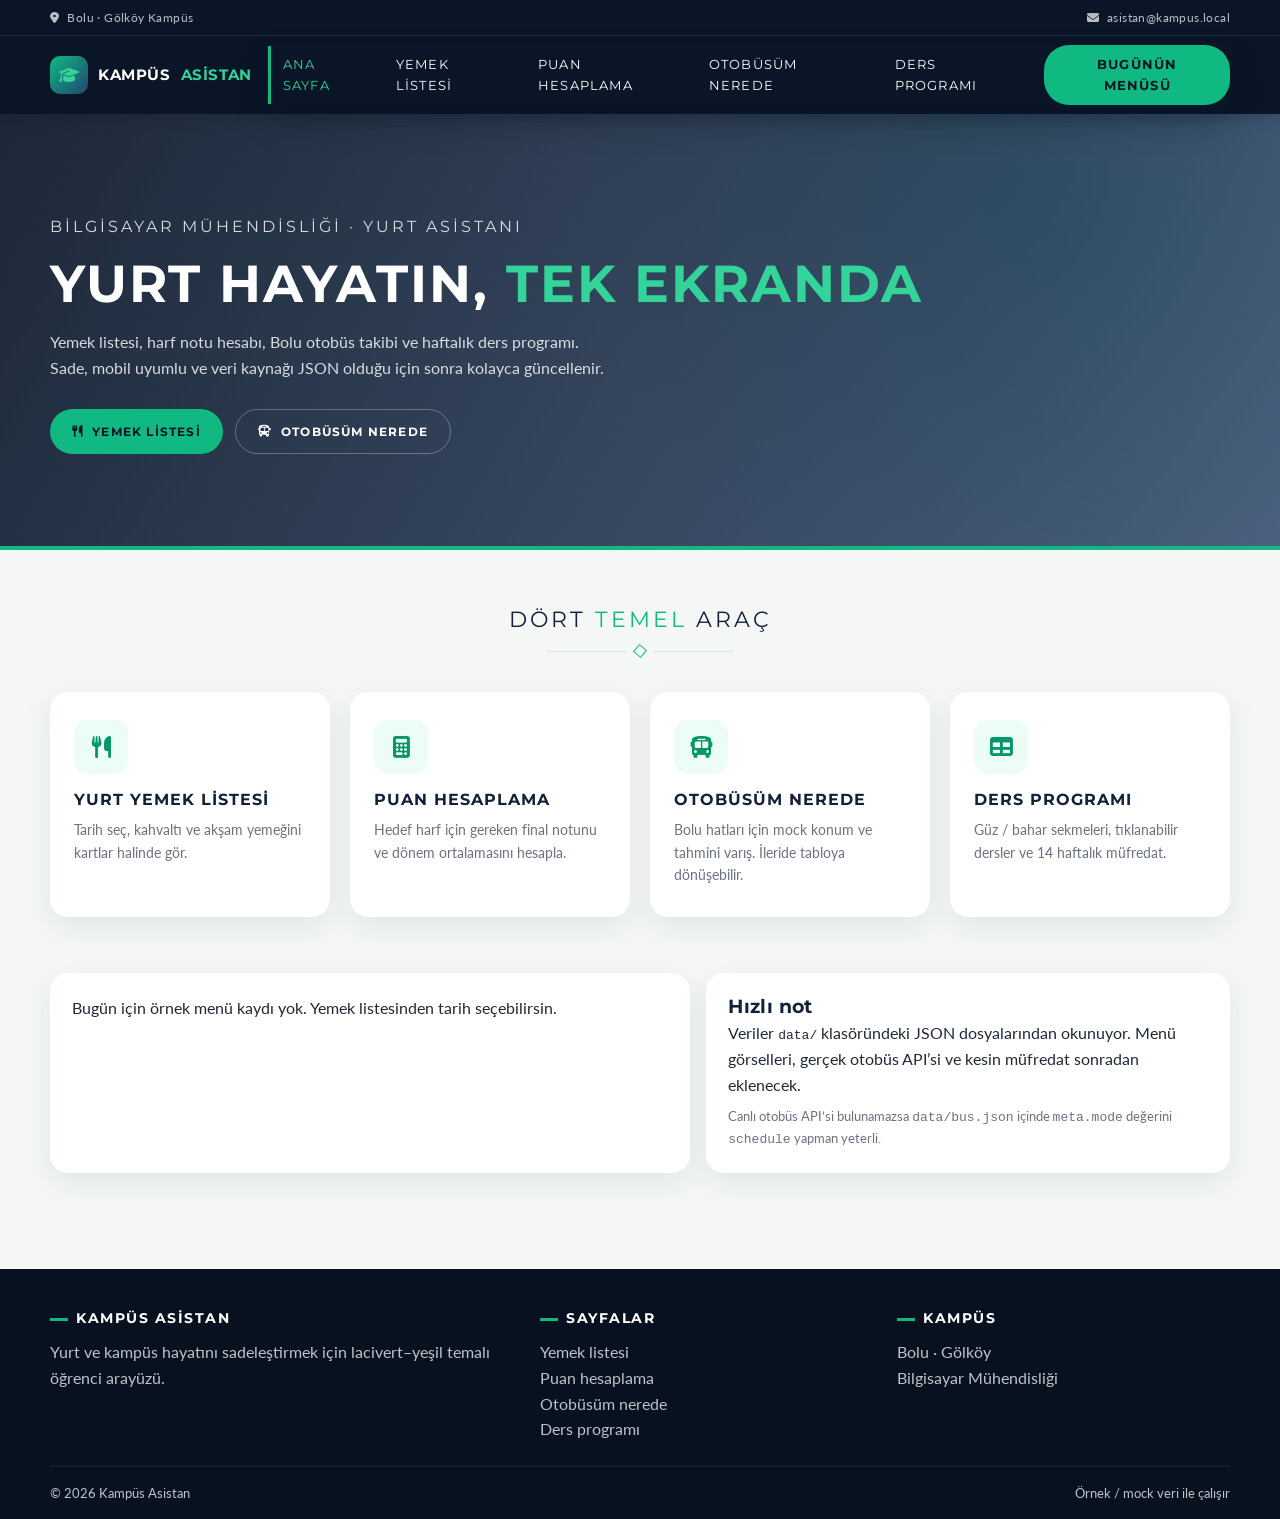
==== index.html @ bcde5908 "Kampüs Asistan için ilk yayın: yemek, puan, otobüs ve ders programı sayfaları. Co-authored-by: Curso" ====
<!DOCTYPE html>
<html lang="tr">
<head>
  <meta charset="UTF-8">
  <meta name="viewport" content="width=device-width, initial-scale=1.0">
  <title>Kampüs Asistan · Yurt hayatı, tek yerde</title>
  <meta name="description" content="Bilgisayar mühendisliği öğrencileri için yemek listesi, not hesabı, Bolu otobüs takibi ve ders programı.">
  <link rel="icon" href="assets/img/favicon.svg" type="image/svg+xml">
  <link rel="preconnect" href="https://fonts.googleapis.com">
  <link href="https://fonts.googleapis.com/css2?family=Lato:wght@300;400;700;900&family=Montserrat:wght@400;700&display=swap" rel="stylesheet">
  <link rel="stylesheet" href="https://cdnjs.cloudflare.com/ajax/libs/font-awesome/6.5.2/css/all.min.css">
  <link rel="stylesheet" href="css/style.css">
</head>
<body>
  <header class="site-header">
    <div class="header-toolbar">
      <div class="container header-toolbar-inner">
        <span><i class="fa-solid fa-location-dot"></i> Bolu · Gölköy Kampüs</span>
        <span><i class="fa-solid fa-envelope"></i> asistan@kampus.local</span>
      </div>
    </div>
    <div class="container header-bar">
      <a class="logo" href="index.html">
        <span class="logo-mark"><i class="fa-solid fa-graduation-cap"></i></span>
        Kampüs<span>Asistan</span>
      </a>
      <button class="nav-toggle" type="button" aria-label="Menü" aria-expanded="false"><span></span></button>
      <nav class="site-nav">
        <a href="index.html" class="active">Ana Sayfa</a>
        <a href="yemek.html">Yemek Listesi</a>
        <a href="puan.html">Puan Hesaplama</a>
        <a href="otobus.html">Otobüsüm Nerede</a>
        <a href="ders-programi.html">Ders Programı</a>
        <a class="nav-cta" href="yemek.html">Bugünün menüsü</a>
      </nav>
    </div>
  </header>

  <section class="hero">
    <div class="container">
      <p class="kicker">Bilgisayar mühendisliği · yurt asistanı</p>
      <h1>Yurt hayatın, <span>tek ekranda</span></h1>
      <p>Yemek listesi, harf notu hesabı, Bolu otobüs takibi ve haftalık ders programı. Sade, mobil uyumlu ve veri kaynağı JSON olduğu için sonra kolayca güncellenir.</p>
      <div class="hero-actions">
        <a class="btn btn-primary" href="yemek.html"><i class="fa-solid fa-utensils"></i> Yemek listesi</a>
        <a class="btn btn-ghost" href="otobus.html"><i class="fa-solid fa-bus"></i> Otobüsüm nerede</a>
      </div>
    </div>
  </section>

  <section class="section">
    <div class="container">
      <div class="section-title">
        <h2>Dört <span>temel</span> araç</h2>
        <div class="title-divider"><span class="line"></span><span class="box"></span><span class="line"></span></div>
      </div>
      <div class="feature-grid">
        <a class="feature-card" href="yemek.html">
          <div class="feature-icon"><i class="fa-solid fa-utensils"></i></div>
          <h3>Yurt yemek listesi</h3>
          <p>Tarih seç, kahvaltı ve akşam yemeğini kartlar halinde gör.</p>
        </a>
        <a class="feature-card" href="puan.html">
          <div class="feature-icon"><i class="fa-solid fa-calculator"></i></div>
          <h3>Puan hesaplama</h3>
          <p>Hedef harf için gereken final notunu ve dönem ortalamasını hesapla.</p>
        </a>
        <a class="feature-card" href="otobus.html">
          <div class="feature-icon"><i class="fa-solid fa-bus"></i></div>
          <h3>Otobüsüm nerede</h3>
          <p>Bolu hatları için mock konum ve tahmini varış. İleride tabloya dönüşebilir.</p>
        </a>
        <a class="feature-card" href="ders-programi.html">
          <div class="feature-icon"><i class="fa-solid fa-table"></i></div>
          <h3>Ders programı</h3>
          <p>Güz / bahar sekmeleri, tıklanabilir dersler ve 14 haftalık müfredat.</p>
        </a>
      </div>
    </div>
  </section>

  <section class="section" style="padding-top:0">
    <div class="container today-preview">
      <div class="soft-card" data-home-menu>
        <h3>Bugünün yemeği</h3>
        <p>Yükleniyor…</p>
      </div>
      <div class="soft-card">
        <h3>Hızlı not</h3>
        <p>Veriler <code>data/</code> klasöründeki JSON dosyalarından okunuyor. Menü görselleri, gerçek otobüs API’si ve kesin müfredat sonradan eklenecek.</p>
        <p class="hint">Canlı otobüs API’si bulunamazsa <code>data/bus.json</code> içinde <code>meta.mode</code> değerini <code>schedule</code> yapman yeterli.</p>
      </div>
    </div>
  </section>

  <footer class="site-footer">
    <div class="container">
      <div class="footer-grid">
        <div>
          <h4>Kampüs Asistan</h4>
          <p>Yurt ve kampüs hayatını sadeleştirmek için lacivert–yeşil temalı öğrenci arayüzü.</p>
        </div>
        <div>
          <h4>Sayfalar</h4>
          <p><a href="yemek.html">Yemek listesi</a></p>
          <p><a href="puan.html">Puan hesaplama</a></p>
          <p><a href="otobus.html">Otobüsüm nerede</a></p>
          <p><a href="ders-programi.html">Ders programı</a></p>
        </div>
        <div>
          <h4>Kampüs</h4>
          <p>Bolu · Gölköy</p>
          <p>Bilgisayar Mühendisliği</p>
        </div>
      </div>
      <div class="footer-bottom">
        <p>© 2026 Kampüs Asistan</p>
        <p>Örnek / mock veri ile çalışır</p>
      </div>
    </div>
  </footer>

  <script src="js/core.js"></script>
  <script src="js/home.js"></script>
</body>
</html>
---- css/style.css ----
@charset "utf-8";

/* Kampüs Asistan — Listing template language, navy + emerald */

:root {
  --navy-950: #07111f;
  --navy-900: #0a1628;
  --navy-800: #12203a;
  --navy-700: #1b365d;
  --navy-600: #234574;
  --navy-500: #2f4984;
  --emerald-700: #047857;
  --emerald-600: #059669;
  --emerald-500: #10b981;
  --mint-400: #34d399;
  --mint-200: #a7f3d0;
  --mint-100: #d1fae5;
  --mint-50: #ecfdf5;
  --bg: #f4f7f6;
  --surface: #ffffff;
  --text: #1f2937;
  --muted: #6b7280;
  --line: #e6ece9;
  --shadow-1: 0 0 6px 3px rgba(0, 0, 0, 0.01);
  --shadow-2: 0 10px 30px rgba(15, 36, 68, 0.08);
  --shadow-3: 0 18px 40px rgba(15, 36, 68, 0.12);
  --radius: 18px;
  --radius-sm: 12px;
  --header-h: 78px;
  --max: 1180px;
}

*,
*::before,
*::after { box-sizing: border-box; }

html { scroll-behavior: smooth; }

html, body, h1, h2, h3, h4, h5, h6, p, ul, ol, li, figure, figcaption, blockquote, dl, dd {
  margin: 0;
  padding: 0;
}

body {
  font-family: "Lato", "Montserrat", sans-serif;
  background: var(--bg);
  color: var(--text);
  line-height: 1.6;
  min-height: 100vh;
  overflow-x: hidden;
}

img { max-width: 100%; display: block; }
a { color: inherit; text-decoration: none; }
button, input, select, textarea { font-family: inherit; }
ul { list-style: none; }

h1, h2, h3, h4, h5, h6 {
  font-family: "Montserrat", sans-serif;
  font-weight: 700;
  letter-spacing: 0.4px;
  line-height: 1.3;
  color: var(--navy-800);
}

.container {
  width: min(var(--max), calc(100% - 32px));
  margin: 0 auto;
}

/* Header — template: dark navy bar, uppercase nav, pill CTA */
.site-header {
  position: sticky;
  top: 0;
  z-index: 50;
  background: var(--navy-900);
  box-shadow: 0 2px 16px rgba(7, 17, 31, 0.25);
}

.header-toolbar {
  display: none;
  border-bottom: 1px solid rgba(255, 255, 255, 0.08);
  padding: 8px 0;
  color: rgba(255, 255, 255, 0.72);
  font-size: 12px;
  letter-spacing: 0.4px;
}

.header-toolbar-inner {
  display: flex;
  justify-content: space-between;
  align-items: center;
  gap: 16px;
}

.header-toolbar span { display: inline-flex; align-items: center; gap: 8px; }

.header-bar {
  display: flex;
  align-items: center;
  justify-content: space-between;
  min-height: var(--header-h);
  gap: 16px;
}

.logo {
  display: flex;
  align-items: center;
  gap: 10px;
  color: #fff;
  font-family: "Montserrat", sans-serif;
  font-weight: 700;
  letter-spacing: 0.6px;
  text-transform: uppercase;
  font-size: 15px;
}

.logo-mark {
  width: 38px;
  height: 38px;
  border-radius: 10px;
  background: linear-gradient(135deg, var(--emerald-500), var(--navy-600));
  display: grid;
  place-items: center;
  color: #fff;
  font-size: 16px;
}

.logo span { color: var(--mint-400); }

.nav-toggle {
  width: 44px;
  height: 44px;
  border: 0;
  background: transparent;
  display: grid;
  place-items: center;
  cursor: pointer;
}

.nav-toggle span,
.nav-toggle span::before,
.nav-toggle span::after {
  display: block;
  width: 22px;
  height: 2px;
  background: #fff;
  position: relative;
  transition: 0.25s ease;
}

.nav-toggle span::before,
.nav-toggle span::after {
  content: "";
  position: absolute;
  left: 0;
}

.nav-toggle span::before { top: -7px; }
.nav-toggle span::after { top: 7px; }

.site-nav {
  position: fixed;
  inset: var(--header-h) 0 auto 0;
  background: var(--navy-800);
  padding: 12px 16px 20px;
  display: none;
  flex-direction: column;
  gap: 4px;
  z-index: 40;
  max-height: calc(100vh - var(--header-h));
  overflow: auto;
  box-shadow: 0 16px 32px rgba(7, 17, 31, 0.28);
}

.site-nav.open { display: flex; }

.site-nav a {
  color: #fff;
  font-family: "Montserrat", sans-serif;
  font-size: 13px;
  text-transform: uppercase;
  letter-spacing: 1.2px;
  padding: 12px 14px;
  border-left: 3px solid transparent;
}

.site-nav a:hover,
.site-nav a.active {
  color: var(--mint-400);
  border-left-color: var(--emerald-500);
}

.nav-cta {
  margin-top: 8px;
  background: var(--emerald-500) !important;
  color: var(--navy-900) !important;
  border-radius: 25px !important;
  text-align: center;
  font-weight: 700;
  border-left: 0 !important;
}

/* Hero / page title — template page-title-wrap */
.hero,
.page-hero {
  background:
    linear-gradient(120deg, rgba(10, 22, 40, 0.92), rgba(27, 54, 93, 0.78)),
    radial-gradient(circle at 80% 20%, rgba(16, 185, 129, 0.35), transparent 40%);
  color: #fff;
  position: relative;
  overflow: hidden;
}

.hero { padding: 56px 0 64px; }
.page-hero { padding: 42px 0 48px; }

.hero::after,
.page-hero::after {
  content: "";
  position: absolute;
  left: 0;
  right: 0;
  bottom: 0;
  height: 4px;
  background: var(--emerald-500);
}

.kicker {
  font-family: "Montserrat", sans-serif;
  font-size: 12px;
  letter-spacing: 3px;
  text-transform: uppercase;
  color: var(--mint-200);
  margin-bottom: 10px;
}

.hero h1,
.page-hero h1 {
  color: #fff;
  font-size: clamp(28px, 5vw, 52px);
  text-transform: uppercase;
  letter-spacing: 2px;
}

.hero h1 span,
.page-hero h1 span { color: var(--mint-400); }

.hero p,
.page-hero p {
  margin-top: 12px;
  max-width: 560px;
  color: rgba(255, 255, 255, 0.82);
  font-size: 16px;
}

.breadcrumb {
  margin-top: 10px;
  font-family: "Montserrat", sans-serif;
  font-size: 11px;
  letter-spacing: 2px;
  text-transform: uppercase;
  color: rgba(255, 255, 255, 0.7) !important;
}

.breadcrumb a { color: var(--mint-200); display: inline; }

.hero-actions {
  display: flex;
  flex-wrap: wrap;
  gap: 12px;
  margin-top: 28px;
}

.btn {
  display: inline-flex;
  align-items: center;
  justify-content: center;
  gap: 8px;
  border: 0;
  cursor: pointer;
  border-radius: 25px;
  padding: 12px 22px;
  font-family: "Montserrat", sans-serif;
  font-size: 12px;
  font-weight: 700;
  letter-spacing: 1.2px;
  text-transform: uppercase;
  transition: 0.25s ease;
}

.btn-primary {
  background: var(--emerald-500);
  color: var(--navy-900);
}

.btn-primary:hover { background: var(--mint-400); }

.btn-ghost {
  background: transparent;
  color: #fff;
  border: 1px solid rgba(255, 255, 255, 0.28);
}

.btn-ghost:hover { border-color: var(--mint-400); color: var(--mint-400); }

.btn-navy {
  background: var(--navy-700);
  color: #fff;
}

.btn-navy:hover { background: var(--navy-600); }

/* Feature cards — template listing/category cards */
.section { padding: 56px 0; }

.section-title {
  text-align: center;
  margin-bottom: 36px;
}

.section-title h2 {
  text-transform: uppercase;
  letter-spacing: 3px;
  font-weight: 400;
  font-size: 22px;
}

.section-title h2 span { color: var(--emerald-500); }

.title-divider {
  display: flex;
  align-items: center;
  justify-content: center;
  gap: 8px;
  margin-top: 12px;
}

.title-divider .line {
  width: 80px;
  height: 1px;
  background: #dbe5e0;
}

.title-divider .box {
  width: 10px;
  height: 10px;
  border: 1px solid var(--emerald-500);
  transform: rotate(130deg);
}

.feature-grid {
  display: grid;
  gap: 20px;
}

.feature-card {
  background: var(--surface);
  border-radius: var(--radius);
  box-shadow: var(--shadow-2);
  padding: 28px 24px;
  transition: 0.3s ease;
  border-bottom: 3px solid transparent;
}

.feature-card:hover {
  transform: translateY(-4px);
  box-shadow: var(--shadow-3);
  border-bottom-color: var(--emerald-500);
}

.feature-icon {
  width: 54px;
  height: 54px;
  border-radius: 14px;
  display: grid;
  place-items: center;
  background: var(--mint-50);
  color: var(--emerald-600);
  font-size: 22px;
  margin-bottom: 16px;
}

.feature-card h3 {
  font-size: 16px;
  text-transform: uppercase;
  letter-spacing: 1px;
  margin-bottom: 8px;
}

.feature-card p { color: var(--muted); font-size: 14px; }

.today-preview {
  display: grid;
  gap: 16px;
}

.soft-card {
  background: var(--surface);
  border-radius: var(--radius);
  box-shadow: var(--shadow-2);
  padding: 22px;
}

/* Calendar */
.calendar-wrap {
  background: var(--surface);
  border-radius: var(--radius);
  box-shadow: var(--shadow-2);
  padding: 22px;
  margin-top: -36px;
  position: relative;
  z-index: 2;
}

.calendar-head {
  display: flex;
  align-items: center;
  justify-content: space-between;
  gap: 12px;
  margin-bottom: 16px;
}

.calendar-head h3 {
  font-size: 15px;
  text-transform: uppercase;
  letter-spacing: 1.4px;
}

.icon-btn {
  width: 40px;
  height: 40px;
  border-radius: 50%;
  border: 1px solid var(--line);
  background: #fff;
  cursor: pointer;
  color: var(--navy-700);
}

.icon-btn:hover { background: var(--mint-50); border-color: var(--emerald-500); }

.calendar-weekdays,
.calendar-grid {
  display: grid;
  grid-template-columns: repeat(7, 1fr);
  gap: 6px;
}

.calendar-weekdays span {
  text-align: center;
  font-family: "Montserrat", sans-serif;
  font-size: 11px;
  letter-spacing: 1px;
  text-transform: uppercase;
  color: var(--muted);
  padding: 6px 0;
}

.cal-day {
  aspect-ratio: 1;
  border: 0;
  background: transparent;
  border-radius: 12px;
  cursor: pointer;
  color: var(--text);
  font-weight: 700;
  font-size: 14px;
}

.cal-day.muted { color: #c4cdc8; cursor: default; }
.cal-day:disabled { opacity: 0.45; }
.cal-day:not(.muted):hover { background: var(--mint-100); }
.cal-day.today { box-shadow: inset 0 0 0 2px var(--navy-700); }
.cal-day.selected {
  background: var(--emerald-500);
  color: var(--navy-900);
}
.cal-day.has-menu:not(.selected)::after {
  content: "";
  display: block;
  width: 5px;
  height: 5px;
  background: var(--emerald-500);
  border-radius: 50%;
  margin: 2px auto 0;
}

.selected-date {
  margin-top: 16px;
  padding-top: 14px;
  border-top: 1px solid var(--line);
  color: var(--navy-700);
  font-weight: 700;
  font-family: "Montserrat", sans-serif;
  text-transform: uppercase;
  letter-spacing: 1px;
  font-size: 13px;
}

/* Meal cards */
.menu-grid {
  display: grid;
  gap: 20px;
  margin-top: 24px;
}

.meal-card {
  background: var(--surface);
  border-radius: var(--radius);
  box-shadow: var(--shadow-2);
  overflow: hidden;
}

.meal-card img {
  width: 100%;
  height: 180px;
  object-fit: cover;
}

.meal-card-body { padding: 22px; }

.meal-label {
  display: inline-flex;
  align-items: center;
  gap: 8px;
  background: var(--mint-50);
  color: var(--emerald-700);
  border-radius: 999px;
  padding: 6px 12px;
  font-family: "Montserrat", sans-serif;
  font-size: 11px;
  letter-spacing: 1.4px;
  text-transform: uppercase;
  font-weight: 700;
}

.meal-card h3 {
  margin: 12px 0 6px;
  font-size: 20px;
  text-transform: uppercase;
}

.meal-meta {
  color: var(--muted);
  font-size: 13px;
  margin-bottom: 16px;
}

.meal-list li {
  display: flex;
  align-items: center;
  gap: 12px;
  padding: 10px 0;
  border-bottom: 1px solid var(--line);
  font-size: 15px;
}

.meal-list li:last-child { border-bottom: 0; }

.dot {
  width: 8px;
  height: 8px;
  border-radius: 50%;
  background: var(--emerald-500);
  flex-shrink: 0;
}

.empty-state {
  text-align: center;
  padding: 48px 20px;
  color: var(--muted);
}

/* Grade calculator */
.tabs {
  display: flex;
  gap: 8px;
  background: var(--surface);
  padding: 8px;
  border-radius: 999px;
  box-shadow: var(--shadow-1);
  width: fit-content;
  max-width: 100%;
  overflow-x: auto;
  margin: 0 auto 24px;
}

.tabs button {
  border: 0;
  background: transparent;
  padding: 10px 18px;
  border-radius: 999px;
  cursor: pointer;
  font-family: "Montserrat", sans-serif;
  font-size: 12px;
  letter-spacing: 1px;
  text-transform: uppercase;
  color: var(--muted);
  white-space: nowrap;
}

.tabs button.active {
  background: var(--navy-700);
  color: #fff;
}

.form-grid {
  display: grid;
  gap: 16px;
}

.field label {
  display: block;
  font-family: "Montserrat", sans-serif;
  font-size: 11px;
  letter-spacing: 1.2px;
  text-transform: uppercase;
  color: var(--muted);
  margin-bottom: 6px;
}

.field input,
.field select {
  width: 100%;
  height: 48px;
  border: 1px solid var(--line);
  border-radius: var(--radius-sm);
  padding: 0 14px;
  background: #fff;
  color: var(--text);
  font-size: 15px;
}

.field input:focus,
.field select:focus {
  outline: 2px solid var(--mint-200);
  border-color: var(--emerald-500);
}

.result-card {
  margin-top: 20px;
  background: linear-gradient(160deg, var(--navy-800), var(--navy-700));
  color: #fff;
  border-radius: var(--radius);
  padding: 24px;
}

.result-card h3 { color: #fff; text-transform: uppercase; letter-spacing: 1px; }
.result-value {
  font-size: 42px;
  font-weight: 700;
  color: var(--mint-400);
  margin: 8px 0;
  font-family: "Montserrat", sans-serif;
}

.letter-badge {
  display: inline-block;
  background: var(--emerald-500);
  color: var(--navy-900);
  border-radius: 8px;
  padding: 4px 10px;
  font-weight: 700;
}

.scale-grid {
  display: grid;
  grid-template-columns: repeat(3, 1fr);
  gap: 10px;
}

.scale-item {
  display: flex;
  align-items: center;
  gap: 8px;
}

.scale-item span {
  width: 36px;
  font-weight: 700;
  color: var(--navy-700);
}

.scale-item input { height: 40px; }

.hint { color: var(--muted); font-size: 13px; margin-top: 8px; }

/* Bus */
.bus-layout {
  display: grid;
  gap: 16px;
}

.map-panel {
  background: var(--navy-900);
  border-radius: var(--radius);
  min-height: 340px;
  position: relative;
  overflow: hidden;
}

.map-canvas { width: 100%; height: 360px; display: block; }

.map-legend {
  position: absolute;
  left: 12px;
  bottom: 12px;
  background: rgba(7, 17, 31, 0.82);
  color: #fff;
  border-radius: 12px;
  padding: 10px 12px;
  font-size: 12px;
}

.fallback-banner {
  background: #fff7ed;
  border: 1px solid #fed7aa;
  color: #9a3412;
  border-radius: var(--radius);
  padding: 16px 18px;
  display: flex;
  gap: 12px;
  align-items: flex-start;
}

.fallback-banner.ok {
  background: var(--mint-50);
  border-color: var(--mint-200);
  color: var(--emerald-700);
}

.chip-row {
  display: flex;
  gap: 8px;
  overflow-x: auto;
  padding-bottom: 4px;
}

.chip {
  border: 1px solid var(--line);
  background: #fff;
  border-radius: 999px;
  padding: 10px 14px;
  cursor: pointer;
  white-space: nowrap;
  font-weight: 700;
  color: var(--navy-700);
}

.chip.active {
  background: var(--emerald-500);
  border-color: var(--emerald-500);
  color: var(--navy-900);
}

.eta-card {
  display: flex;
  align-items: center;
  justify-content: space-between;
  gap: 12px;
}

.eta-mins {
  font-size: 36px;
  font-weight: 700;
  color: var(--emerald-600);
  font-family: "Montserrat", sans-serif;
  line-height: 1;
}

.stop-list li {
  display: flex;
  justify-content: space-between;
  gap: 12px;
  padding: 12px 0;
  border-bottom: 1px solid var(--line);
}

.stop-list li.active { color: var(--emerald-700); font-weight: 700; }

.timetable table {
  width: 100%;
  border-collapse: collapse;
}

.timetable th,
.timetable td {
  text-align: left;
  padding: 10px 8px;
  border-bottom: 1px solid var(--line);
  font-size: 14px;
}

.timetable th {
  font-family: "Montserrat", sans-serif;
  font-size: 11px;
  letter-spacing: 1px;
  text-transform: uppercase;
  color: var(--muted);
}

.hidden { display: none !important; }

/* Schedule table */
.timetable-wrap {
  overflow-x: auto;
  background: var(--surface);
  border-radius: var(--radius);
  box-shadow: var(--shadow-2);
}

.schedule-table {
  width: 100%;
  min-width: 760px;
  border-collapse: separate;
  border-spacing: 0;
}

.schedule-table th,
.schedule-table td {
  border-bottom: 1px solid var(--line);
  border-right: 1px solid var(--line);
  padding: 8px;
  vertical-align: stretch;
  min-width: 120px;
}

.schedule-table th {
  background: var(--navy-800);
  color: #fff;
  font-family: "Montserrat", sans-serif;
  font-size: 11px;
  letter-spacing: 1px;
  text-transform: uppercase;
  text-align: center;
}

.schedule-table th:first-child,
.schedule-table td:first-child {
  min-width: 110px;
  background: #f8faf9;
  color: var(--muted);
  font-size: 12px;
  font-weight: 700;
}

.schedule-table th:first-child { background: var(--navy-900); color: var(--mint-200); }

.course-cell {
  display: block;
  width: 100%;
  text-align: left;
  border: 0;
  border-radius: 10px;
  padding: 10px;
  cursor: pointer;
  color: #fff;
  min-height: 64px;
}

.course-cell strong { display: block; font-size: 12px; }
.course-cell span { display: block; font-size: 11px; opacity: 0.9; }

/* Modal */
.modal-backdrop {
  position: fixed;
  inset: 0;
  background: rgba(7, 17, 31, 0.55);
  z-index: 80;
  display: none;
  align-items: flex-end;
  justify-content: center;
}

.modal-backdrop.open { display: flex; }

.modal {
  background: #fff;
  width: min(640px, 100%);
  max-height: 86vh;
  overflow: auto;
  border-radius: 20px 20px 0 0;
  padding: 22px 20px 28px;
}

.modal-head {
  display: flex;
  justify-content: space-between;
  align-items: flex-start;
  gap: 12px;
  margin-bottom: 16px;
}

.week-list li {
  display: grid;
  grid-template-columns: 72px 1fr;
  gap: 12px;
  padding: 12px;
  border-radius: 12px;
  margin-bottom: 8px;
  background: #f8faf9;
}

.week-list li.current {
  background: var(--mint-50);
  box-shadow: inset 0 0 0 2px var(--emerald-500);
}

.week-list .wk {
  font-weight: 700;
  color: var(--navy-700);
  font-family: "Montserrat", sans-serif;
  font-size: 12px;
}

/* Footer */
.site-footer {
  background: var(--navy-950);
  color: rgba(255, 255, 255, 0.75);
  padding: 40px 0 18px;
  margin-top: 40px;
}

.footer-grid {
  display: grid;
  gap: 24px;
  padding-bottom: 24px;
  border-bottom: 1px solid rgba(255, 255, 255, 0.08);
}

.site-footer h4 {
  color: #fff;
  font-size: 14px;
  text-transform: uppercase;
  letter-spacing: 1.5px;
  margin-bottom: 12px;
}

.site-footer h4::before {
  content: "";
  display: inline-block;
  width: 18px;
  height: 3px;
  background: var(--emerald-500);
  margin-right: 8px;
  vertical-align: middle;
}

.site-footer a { color: rgba(255, 255, 255, 0.75); }
.site-footer a:hover { color: var(--mint-400); }

.footer-bottom {
  padding-top: 16px;
  font-size: 13px;
  display: flex;
  justify-content: space-between;
  gap: 8px;
  flex-wrap: wrap;
}

.panel-note {
  font-size: 12px;
  color: var(--muted);
  margin-top: 10px;
}

@media (min-width: 768px) {
  .header-toolbar { display: block; }

  .nav-toggle { display: none; }

  .site-nav {
    position: static;
    display: flex;
    flex-direction: row;
    align-items: center;
    background: transparent;
    padding: 0;
    gap: 4px;
  }

  .site-nav a { padding: 8px 12px; }

  .nav-cta {
    margin-top: 0;
    margin-left: 8px;
    padding: 9px 18px !important;
  }

  .feature-grid { grid-template-columns: 1fr 1fr; }
  .menu-grid { grid-template-columns: 1fr 1fr; }
  .form-grid.two { grid-template-columns: 1fr 1fr; }
  .today-preview { grid-template-columns: 1.1fr 0.9fr; }
  .footer-grid { grid-template-columns: 1.4fr 1fr 1fr; }
  .modal {
    border-radius: var(--radius);
    margin-bottom: 6vh;
  }
  .modal-backdrop { align-items: center; }
}

@media (min-width: 1024px) {
  .feature-grid { grid-template-columns: repeat(4, 1fr); }
  .bus-layout { grid-template-columns: 1.3fr 0.9fr; }
  .grade-layout { grid-template-columns: 1.2fr 0.8fr; display: grid; gap: 20px; }
  .hero { padding: 88px 0 96px; }
}

@media (max-width: 480px) {
  .scale-grid { grid-template-columns: 1fr 1fr; }
  .result-value { font-size: 32px; }
  .cal-day { font-size: 13px; }
}
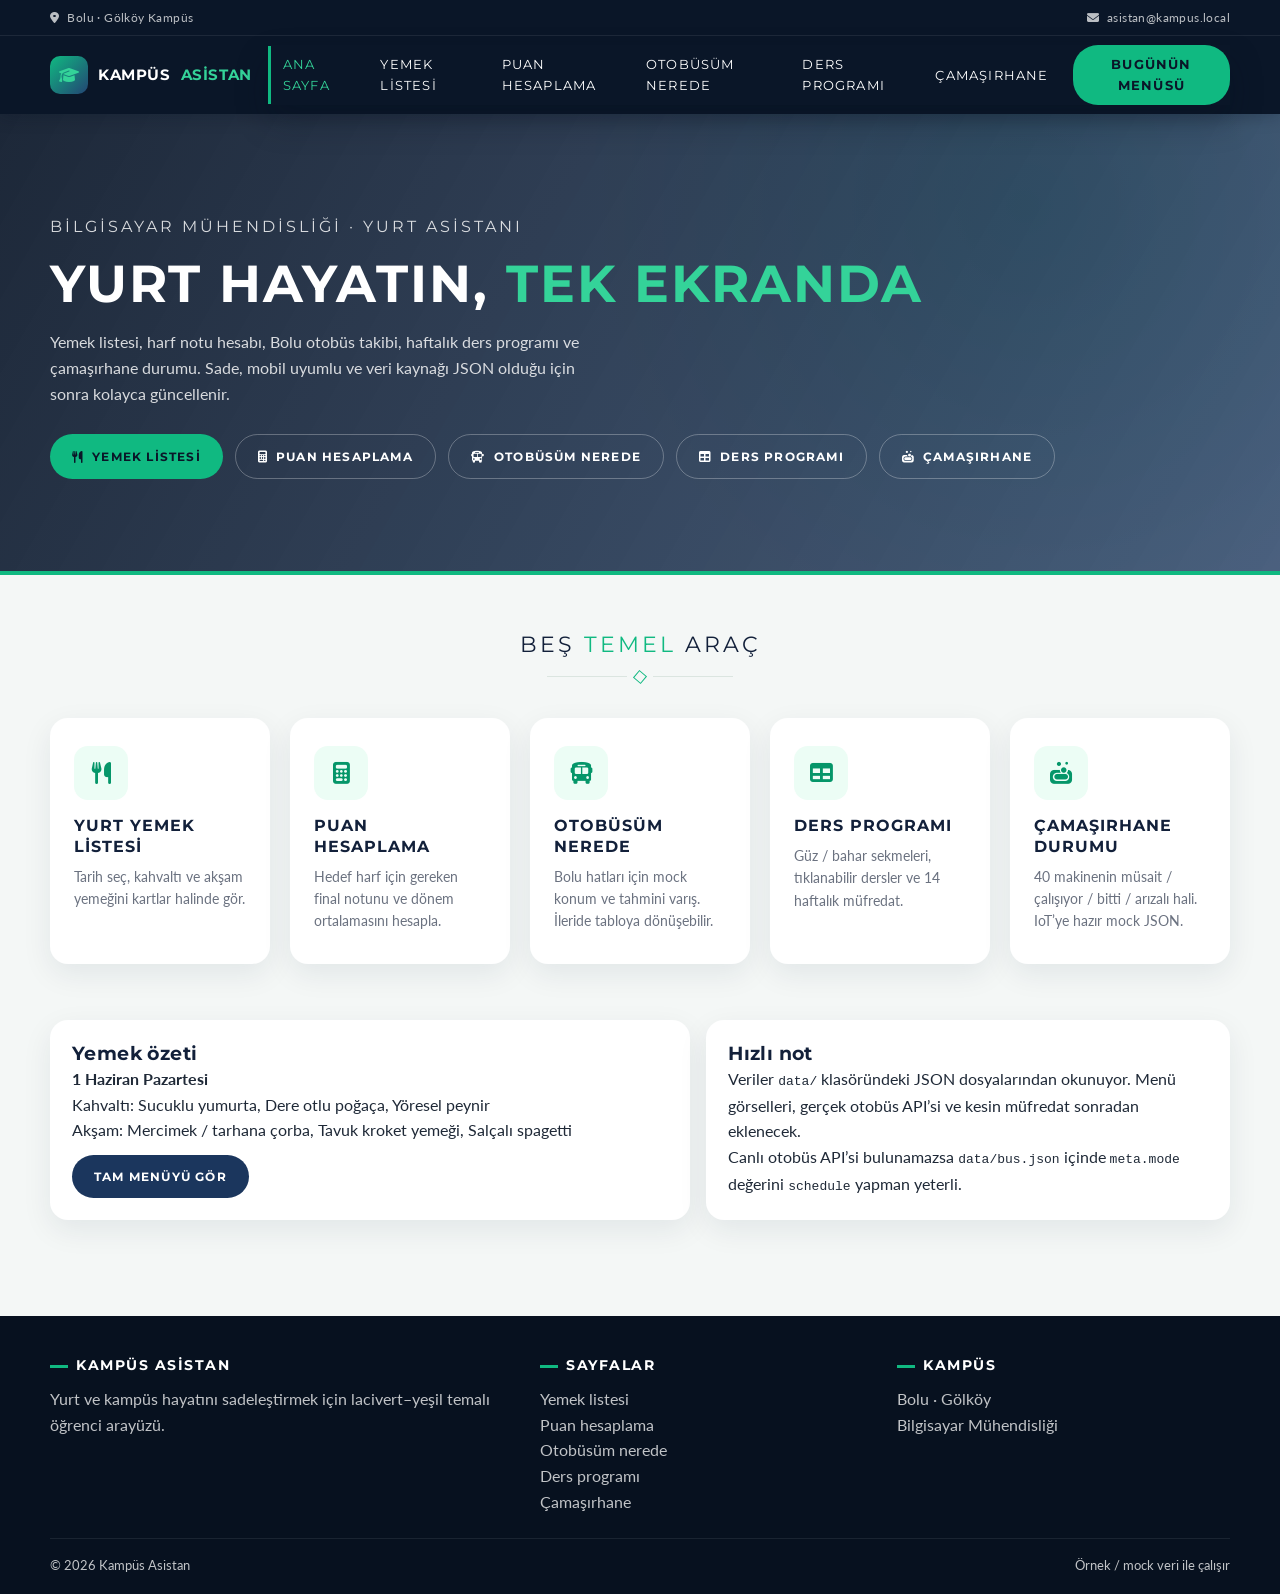
==== commit 9dda55a9: "Kampüs Asistan’a çamaşırhane, güncel ders programı ve boş saat satırlarının gizlenmesini ekle. Co-au" ====
--- a/index.html
+++ b/index.html
@@ -4,7 +4,7 @@
   <meta charset="UTF-8">
   <meta name="viewport" content="width=device-width, initial-scale=1.0">
   <title>Kampüs Asistan · Yurt hayatı, tek yerde</title>
-  <meta name="description" content="Bilgisayar mühendisliği öğrencileri için yemek listesi, not hesabı, Bolu otobüs takibi ve ders programı.">
+  <meta name="description" content="Bilgisayar mühendisliği öğrencileri için yemek listesi, not hesabı, Bolu otobüs takibi, ders programı ve çamaşırhane durumu.">
   <link rel="icon" href="assets/img/favicon.svg" type="image/svg+xml">
   <link rel="preconnect" href="https://fonts.googleapis.com">
   <link href="https://fonts.googleapis.com/css2?family=Lato:wght@300;400;700;900&family=Montserrat:wght@400;700&display=swap" rel="stylesheet">
@@ -31,6 +31,7 @@
         <a href="puan.html">Puan Hesaplama</a>
         <a href="otobus.html">Otobüsüm Nerede</a>
         <a href="ders-programi.html">Ders Programı</a>
+        <a href="camasirhane.html">Çamaşırhane</a>
         <a class="nav-cta" href="yemek.html">Bugünün menüsü</a>
       </nav>
     </div>
@@ -40,10 +41,13 @@
     <div class="container">
       <p class="kicker">Bilgisayar mühendisliği · yurt asistanı</p>
       <h1>Yurt hayatın, <span>tek ekranda</span></h1>
-      <p>Yemek listesi, harf notu hesabı, Bolu otobüs takibi ve haftalık ders programı. Sade, mobil uyumlu ve veri kaynağı JSON olduğu için sonra kolayca güncellenir.</p>
+      <p>Yemek listesi, harf notu hesabı, Bolu otobüs takibi, haftalık ders programı ve çamaşırhane durumu. Sade, mobil uyumlu ve veri kaynağı JSON olduğu için sonra kolayca güncellenir.</p>
       <div class="hero-actions">
         <a class="btn btn-primary" href="yemek.html"><i class="fa-solid fa-utensils"></i> Yemek listesi</a>
+        <a class="btn btn-ghost" href="puan.html"><i class="fa-solid fa-calculator"></i> Puan hesaplama</a>
         <a class="btn btn-ghost" href="otobus.html"><i class="fa-solid fa-bus"></i> Otobüsüm nerede</a>
+        <a class="btn btn-ghost" href="ders-programi.html"><i class="fa-solid fa-table"></i> Ders programı</a>
+        <a class="btn btn-ghost" href="camasirhane.html"><i class="fa-solid fa-soap"></i> Çamaşırhane</a>
       </div>
     </div>
   </section>
@@ -51,7 +55,7 @@
   <section class="section">
     <div class="container">
       <div class="section-title">
-        <h2>Dört <span>temel</span> araç</h2>
+        <h2>Beş <span>temel</span> araç</h2>
         <div class="title-divider"><span class="line"></span><span class="box"></span><span class="line"></span></div>
       </div>
       <div class="feature-grid">
@@ -74,6 +78,11 @@
           <div class="feature-icon"><i class="fa-solid fa-table"></i></div>
           <h3>Ders programı</h3>
           <p>Güz / bahar sekmeleri, tıklanabilir dersler ve 14 haftalık müfredat.</p>
+        </a>
+        <a class="feature-card" href="camasirhane.html">
+          <div class="feature-icon"><i class="fa-solid fa-soap"></i></div>
+          <h3>Çamaşırhane durumu</h3>
+          <p>40 makinenin müsait / çalışıyor / bitti / arızalı hali. IoT’ye hazır mock JSON.</p>
         </a>
       </div>
     </div>
@@ -106,6 +115,7 @@
           <p><a href="puan.html">Puan hesaplama</a></p>
           <p><a href="otobus.html">Otobüsüm nerede</a></p>
           <p><a href="ders-programi.html">Ders programı</a></p>
+          <p><a href="camasirhane.html">Çamaşırhane</a></p>
         </div>
         <div>
           <h4>Kampüs</h4>
--- a/css/style.css
+++ b/css/style.css
@@ -272,6 +272,8 @@
   margin-top: 28px;
 }
 
+.hero-actions .btn { white-space: nowrap; }
+
 .btn {
   display: inline-flex;
   align-items: center;
@@ -511,12 +513,6 @@
   overflow: hidden;
 }
 
-.meal-card img {
-  width: 100%;
-  height: 180px;
-  object-fit: cover;
-}
-
 .meal-card-body { padding: 22px; }
 
 .meal-label {
@@ -555,7 +551,23 @@
   font-size: 15px;
 }
 
+.meal-item-name { flex: 1; text-align: left; }
+
+.meal-item-portion {
+  color: var(--muted);
+  font-size: 12px;
+  white-space: nowrap;
+}
+
 .meal-list li:last-child { border-bottom: 0; }
+
+.data-menu-notes p,
+[data-menu-notes] p {
+  text-align: left;
+  color: var(--muted);
+  font-size: 13px;
+  margin-top: 6px;
+}
 
 .dot {
   width: 8px;
@@ -663,11 +675,152 @@
   font-weight: 700;
 }
 
-.scale-grid {
-  display: grid;
-  grid-template-columns: repeat(3, 1fr);
+.scale-panel {
+  background: var(--surface);
+  border-radius: var(--radius);
+  box-shadow: var(--shadow-2);
+  overflow: hidden;
+}
+
+.scale-panel-head {
+  display: flex;
+  gap: 14px;
+  align-items: flex-start;
+  padding: 20px 18px 16px;
+  background: linear-gradient(135deg, var(--navy-800), var(--navy-600));
+  color: #fff;
+}
+
+.scale-panel-head h3 {
+  color: #fff;
+  text-align: left;
+  text-transform: uppercase;
+  letter-spacing: 1px;
+  font-size: 15px;
+  margin: 0 0 4px;
+}
+
+.scale-panel-head p {
+  color: rgba(255, 255, 255, 0.75);
+  text-align: left;
+  font-size: 13px;
+}
+
+.scale-panel .hint { padding: 0 18px 18px; }
+
+.scale-list {
+  display: grid;
   gap: 10px;
-}
+  padding: 16px 14px 8px;
+}
+
+.scale-row {
+  display: grid;
+  grid-template-columns: 58px 1fr 78px;
+  gap: 10px;
+  align-items: center;
+  padding: 14px;
+  border-radius: 16px;
+  background: #f7faf8;
+  border: 1px solid var(--line);
+}
+
+.scale-badge {
+  width: 58px;
+  height: 58px;
+  border-radius: 16px;
+  display: grid;
+  place-items: center;
+  font-family: "Montserrat", sans-serif;
+  font-weight: 700;
+  font-size: 18px;
+  color: #fff;
+  box-shadow: 0 8px 16px rgba(15, 36, 68, 0.12);
+}
+
+.scale-bar {
+  display: block;
+  height: 10px;
+  background: rgba(15, 36, 68, 0.08);
+  border-radius: 99px;
+  margin-top: 8px;
+  overflow: hidden;
+}
+
+.scale-copy { min-width: 0; }
+.scale-copy-top {
+  display: flex;
+  justify-content: space-between;
+  gap: 8px;
+  align-items: baseline;
+}
+.scale-copy-top strong {
+  font-size: 13px;
+  color: var(--navy-800);
+  text-transform: uppercase;
+  letter-spacing: 0.4px;
+}
+.scale-gpa {
+  font-size: 12px;
+  font-weight: 700;
+  color: var(--emerald-700);
+}
+.scale-range {
+  display: block;
+  margin-top: 2px;
+  font-size: 13px;
+  color: var(--muted);
+}
+.scale-bar {
+  display: block;
+  height: 6px;
+  background: #e6ece9;
+  border-radius: 99px;
+  margin-top: 8px;
+  overflow: hidden;
+}
+.scale-bar i {
+  display: block;
+  height: 100%;
+  border-radius: 99px;
+  background: var(--emerald-500);
+}
+.scale-input small {
+  display: block;
+  font-size: 10px;
+  letter-spacing: 0.8px;
+  text-transform: uppercase;
+  color: var(--muted);
+  margin-bottom: 4px;
+}
+.scale-input input {
+  width: 100%;
+  height: 40px;
+  border: 1px solid var(--line);
+  border-radius: 10px;
+  padding: 0 8px;
+  font-weight: 700;
+  text-align: center;
+}
+
+.tone-aa .scale-badge, .tone-aa .scale-bar i, .tone-aa .avg-result-badge { background: #059669; }
+.tone-aa { background: #ecfdf5; border-color: #a7f3d0; }
+.tone-ba .scale-badge, .tone-ba .scale-bar i, .tone-ba .avg-result-badge { background: #10b981; }
+.tone-ba { background: #f0fdf4; border-color: #bbf7d0; }
+.tone-bb .scale-badge, .tone-bb .scale-bar i, .tone-bb .avg-result-badge { background: #34d399; color: var(--navy-900); }
+.tone-bb { background: #ecfdf5; border-color: #a7f3d0; }
+.tone-cb .scale-badge, .tone-cb .scale-bar i, .tone-cb .avg-result-badge { background: #2f4984; }
+.tone-cb { background: #eef2ff; border-color: #c7d2fe; }
+.tone-cc .scale-badge, .tone-cc .scale-bar i, .tone-cc .avg-result-badge { background: #234574; }
+.tone-cc { background: #f1f5f9; border-color: #cbd5e1; }
+.tone-dc .scale-badge, .tone-dc .scale-bar i, .tone-dc .avg-result-badge { background: #c4a35a; }
+.tone-dc { background: #fffbeb; border-color: #fde68a; }
+.tone-dd .scale-badge, .tone-dd .scale-bar i, .tone-dd .avg-result-badge { background: #d97706; }
+.tone-dd { background: #fff7ed; border-color: #fed7aa; }
+.tone-fd .scale-badge, .tone-fd .scale-bar i, .tone-fd .avg-result-badge { background: #e11d48; }
+.tone-fd { background: #fff1f2; border-color: #fecdd3; }
+.tone-ff .scale-badge, .tone-ff .scale-bar i, .tone-ff .avg-result-badge { background: #7f1d1d; }
+.tone-ff { background: #fef2f2; border-color: #fecaca; }
 
 .scale-item {
   display: flex;
@@ -675,15 +828,223 @@
   gap: 8px;
 }
 
-.scale-item span {
-  width: 36px;
-  font-weight: 700;
-  color: var(--navy-700);
-}
-
-.scale-item input { height: 40px; }
-
-.hint { color: var(--muted); font-size: 13px; margin-top: 8px; }
+.target-head {
+  background: linear-gradient(135deg, #1e3a5f, #2f4984) !important;
+}
+
+.target-head .feature-icon,
+.avg-head .feature-icon {
+  background: rgba(255, 255, 255, 0.18);
+  color: #fff;
+}
+
+.avg-head {
+  background: linear-gradient(135deg, #047857, #10b981) !important;
+}
+
+.avg-body { padding: 18px 16px 16px; }
+
+.avg-score-grid,
+.avg-weight-grid {
+  display: grid;
+  grid-template-columns: 1fr 1fr;
+  gap: 12px;
+}
+
+.avg-score-card {
+  display: flex;
+  gap: 12px;
+  align-items: center;
+  padding: 14px;
+  border-radius: 16px;
+  border: 1px solid var(--line);
+}
+
+.avg-score-card.is-mid {
+  background: #ecfdf5;
+  border-color: #a7f3d0;
+}
+
+.avg-score-card.is-fin {
+  background: #eef2ff;
+  border-color: #c7d2fe;
+}
+
+.avg-score-card.is-goal {
+  background: #fffbeb;
+  border-color: #fde68a;
+}
+
+.avg-score-mark {
+  width: 44px;
+  height: 44px;
+  flex: 0 0 44px;
+  border-radius: 14px;
+  display: grid;
+  place-items: center;
+  color: #fff;
+  font-size: 16px;
+}
+
+.avg-score-card.is-mid .avg-score-mark { background: #059669; }
+.avg-score-card.is-fin .avg-score-mark { background: #2f4984; }
+.avg-score-card.is-goal .avg-score-mark { background: #c4a35a; }
+
+.avg-score-card .field { flex: 1; min-width: 0; }
+.avg-score-card .field label { margin-bottom: 4px; }
+
+.avg-weight-grid {
+  margin: 12px 0 16px;
+}
+
+.avg-result {
+  display: grid;
+  grid-template-columns: 88px 1fr;
+  gap: 16px;
+  align-items: start;
+  margin-top: 18px;
+  padding: 18px;
+  border-radius: 16px;
+  border: 1px solid var(--line);
+}
+
+.avg-result .result-value {
+  font-size: 42px;
+  margin: 4px 0 2px;
+  color: var(--navy-800);
+  line-height: 1;
+}
+
+.avg-result p { text-align: left; }
+
+.avg-copy-top {
+  display: flex;
+  justify-content: space-between;
+  gap: 8px;
+  align-items: baseline;
+}
+
+.avg-copy-top strong {
+  font-size: 13px;
+  color: var(--navy-800);
+  text-transform: uppercase;
+  letter-spacing: 0.4px;
+}
+
+.avg-result .scale-bar { height: 10px; }
+
+.avg-kicker {
+  font-family: "Montserrat", sans-serif;
+  font-size: 11px;
+  letter-spacing: 1.2px;
+  text-transform: uppercase;
+  color: var(--muted);
+  margin: 0;
+}
+
+.avg-formula {
+  font-size: 13px;
+  color: var(--muted);
+  margin-top: 8px;
+}
+
+.avg-result-badge {
+  width: 88px;
+  height: 88px;
+  border-radius: 22px;
+  display: grid;
+  place-items: center;
+  font-family: "Montserrat", sans-serif;
+  font-weight: 700;
+  font-size: 28px;
+  color: #fff;
+  box-shadow: 0 10px 20px rgba(15, 36, 68, 0.16);
+}
+
+.avg-split {
+  display: grid;
+  grid-template-columns: 1fr 1fr;
+  gap: 8px;
+  margin-top: 12px;
+}
+
+.avg-split span {
+  display: flex;
+  flex-direction: column;
+  gap: 2px;
+  background: rgba(255, 255, 255, 0.72);
+  border-radius: 12px;
+  padding: 10px 12px;
+}
+
+.avg-split small {
+  font-size: 10px;
+  letter-spacing: 0.8px;
+  text-transform: uppercase;
+  color: var(--muted);
+}
+
+.avg-split strong {
+  font-size: 18px;
+  color: var(--navy-800);
+}
+
+.avg-ladder {
+  display: flex;
+  gap: 4px;
+  margin-top: 14px;
+}
+
+.avg-ladder-dot {
+  flex: 1;
+  min-width: 0;
+  text-align: center;
+  font-family: "Montserrat", sans-serif;
+  font-size: 10px;
+  font-weight: 700;
+  letter-spacing: 0.2px;
+  padding: 7px 0;
+  border-radius: 8px;
+  color: #fff;
+  opacity: 0.32;
+}
+
+.avg-ladder-dot.is-on {
+  opacity: 1;
+  transform: translateY(-1px);
+  box-shadow: 0 6px 12px rgba(15, 36, 68, 0.18);
+}
+
+.avg-ladder-dot[data-tone="aa"] { background: #059669; }
+.avg-ladder-dot[data-tone="ba"] { background: #10b981; }
+.avg-ladder-dot[data-tone="bb"] { background: #34d399; color: var(--navy-900); }
+.avg-ladder-dot[data-tone="cb"] { background: #2f4984; }
+.avg-ladder-dot[data-tone="cc"] { background: #234574; }
+.avg-ladder-dot[data-tone="dc"] { background: #c4a35a; }
+.avg-ladder-dot[data-tone="dd"] { background: #d97706; }
+.avg-ladder-dot[data-tone="fd"] { background: #e11d48; }
+.avg-ladder-dot[data-tone="ff"] { background: #7f1d1d; }
+
+.avg-result.is-warn {
+  background: #fff7ed;
+  border-color: #fed7aa;
+}
+
+.avg-result.is-warn .avg-result-badge,
+.avg-result.is-warn .scale-bar i { background: #d97706; }
+
+.avg-result.is-idle {
+  background: #f8faf9;
+}
+
+@media (max-width: 640px) {
+  .avg-score-grid,
+  .avg-weight-grid { grid-template-columns: 1fr; }
+}
+
+@media (max-width: 480px) {
+  .avg-result { grid-template-columns: 1fr; justify-items: start; }
+}
 
 /* Bus */
 .bus-layout {
@@ -802,16 +1163,74 @@
 .hidden { display: none !important; }
 
 /* Schedule table */
-.timetable-wrap {
-  overflow-x: auto;
+.schedule-controls {
+  display: grid;
+  gap: 16px;
+  margin-bottom: 20px;
+}
+
+.control-label {
+  font-family: "Montserrat", sans-serif;
+  font-size: 11px;
+  letter-spacing: 1.4px;
+  text-transform: uppercase;
+  color: var(--muted);
+  margin: 0 0 8px;
+  text-align: center;
+}
+
+.schedule-controls .tabs { margin: 0 auto; }
+
+.year-tabs button.active {
+  background: var(--emerald-600);
+  color: #fff;
+}
+
+.schedule-caption {
+  padding: 14px 16px 10px;
+  font-size: 13px;
+  color: var(--muted);
+}
+
+.course-stack {
+  display: grid;
+  gap: 6px;
+}
+
+.course-cell span {
+  display: block;
+  font-size: 11px;
+  opacity: 0.9;
+  line-height: 1.35;
+}
+
+[data-table] {
+  min-width: 0;
+  max-width: 100%;
+}
+
+.schedule-board {
+  width: 100%;
+  max-width: 100%;
+  min-width: 0;
+  overflow: hidden;
   background: var(--surface);
   border-radius: var(--radius);
   box-shadow: var(--shadow-2);
 }
 
+.timetable-wrap {
+  width: 100%;
+  max-width: 100%;
+  min-width: 0;
+  overflow-x: auto;
+  overflow-y: hidden;
+  -webkit-overflow-scrolling: touch;
+}
+
 .schedule-table {
   width: 100%;
-  min-width: 760px;
+  table-layout: fixed;
   border-collapse: separate;
   border-spacing: 0;
 }
@@ -822,7 +1241,15 @@
   border-right: 1px solid var(--line);
   padding: 8px;
   vertical-align: stretch;
-  min-width: 120px;
+  min-width: 0;
+  overflow: hidden;
+  overflow-wrap: anywhere;
+  word-break: break-word;
+}
+
+.schedule-table th:last-child,
+.schedule-table td:last-child {
+  border-right: 0;
 }
 
 .schedule-table th {
@@ -837,25 +1264,59 @@
 
 .schedule-table th:first-child,
 .schedule-table td:first-child {
-  min-width: 110px;
+  width: 96px;
+  min-width: 96px;
+  max-width: 96px;
   background: #f8faf9;
   color: var(--muted);
   font-size: 12px;
   font-weight: 700;
-}
-
-.schedule-table th:first-child { background: var(--navy-900); color: var(--mint-200); }
+  position: sticky;
+  left: 0;
+  z-index: 2;
+  overflow-wrap: normal;
+  word-break: normal;
+}
+
+.schedule-table th:first-child { background: var(--navy-900); color: var(--mint-200); z-index: 3; }
+
+.week-stack { padding-bottom: 8px; }
+
+.day-sheet { border-top: 1px solid var(--line); }
+
+.day-sheet h3 {
+  margin: 0;
+  padding: 14px 16px 6px;
+  font-size: 12px;
+  letter-spacing: 1.2px;
+  text-transform: uppercase;
+  color: var(--navy-700);
+}
+
+.day-empty {
+  margin: 0;
+  padding: 4px 16px 16px;
+  color: var(--muted);
+  font-size: 14px;
+}
+
+.day-sheet .schedule-table th:first-child,
+.day-sheet .schedule-table td:first-child {
+  position: static;
+}
 
 .course-cell {
   display: block;
   width: 100%;
+  max-width: 100%;
   text-align: left;
   border: 0;
   border-radius: 10px;
-  padding: 10px;
+  padding: 8px 10px;
   cursor: pointer;
   color: #fff;
-  min-height: 64px;
+  min-height: 52px;
+  overflow: hidden;
 }
 
 .course-cell strong { display: block; font-size: 12px; }
@@ -964,6 +1425,147 @@
   margin-top: 10px;
 }
 
+/* Laundry */
+.laundry-legend {
+  display: flex;
+  flex-wrap: wrap;
+  gap: 8px;
+  margin-bottom: 12px;
+}
+
+.laundry-legend span {
+  display: inline-flex;
+  align-items: center;
+  gap: 8px;
+  padding: 8px 12px;
+  border-radius: 999px;
+  font-size: 12px;
+  font-weight: 700;
+  border: 1px solid var(--line);
+}
+
+.laundry-legend .is-idle { background: #ecfdf5; color: #047857; border-color: #a7f3d0; }
+.laundry-legend .is-running { background: #fff7ed; color: #c2410c; border-color: #fed7aa; }
+.laundry-legend .is-done { background: #fff1f2; color: #be123c; border-color: #fecdd3; }
+.laundry-legend .is-fault { background: #f1f5f9; color: #64748b; border-color: #e2e8f0; }
+
+.laundry-meta {
+  color: var(--muted);
+  font-size: 13px;
+  margin-bottom: 16px;
+}
+
+.laundry-layout {
+  display: grid;
+  gap: 16px;
+}
+
+.machine-grid {
+  display: grid;
+  grid-template-columns: repeat(2, minmax(0, 1fr));
+  gap: 10px;
+  padding: 14px;
+}
+
+.machine-card {
+  display: flex;
+  flex-direction: column;
+  align-items: center;
+  text-align: center;
+  gap: 6px;
+  min-height: 154px;
+  padding: 12px 10px 14px;
+  border-radius: 16px;
+  border: 1px solid var(--line);
+}
+
+.machine-num {
+  font-family: "Montserrat", sans-serif;
+  font-weight: 700;
+  font-size: 18px;
+  letter-spacing: 0.4px;
+}
+
+.machine-icon {
+  width: 42px;
+  height: 42px;
+  border-radius: 14px;
+  display: grid;
+  place-items: center;
+  color: #fff;
+  font-size: 16px;
+}
+
+.machine-card strong {
+  font-size: 12px;
+  text-transform: uppercase;
+  letter-spacing: 0.6px;
+}
+
+.machine-card p {
+  font-size: 12px;
+  color: var(--muted);
+  line-height: 1.35;
+  min-height: 32px;
+}
+
+.machine-card .scale-bar {
+  width: 100%;
+  height: 8px;
+  margin-top: auto;
+}
+
+.machine-card.is-idle { background: #ecfdf5; border-color: #a7f3d0; }
+.machine-card.is-idle .machine-icon { background: #059669; }
+.machine-card.is-idle .machine-num,
+.machine-card.is-idle strong { color: #047857; }
+.machine-card.is-idle .scale-bar i { background: #059669; }
+
+.machine-card.is-running { background: #fff7ed; border-color: #fed7aa; }
+.machine-card.is-running .machine-icon {
+  background: #ea580c;
+  animation: laundry-pulse 1.6s ease-in-out infinite;
+}
+
+@keyframes laundry-pulse {
+  0%, 100% { transform: scale(1); }
+  50% { transform: scale(1.07); }
+}
+
+.laundry-tabs {
+  width: 100%;
+  margin-left: 0;
+}
+
+.laundry-tabs button { flex: 1; }
+.machine-card.is-running .machine-num,
+.machine-card.is-running strong { color: #c2410c; }
+.machine-card.is-running .scale-bar i { background: #ea580c; }
+
+.machine-card.is-done { background: #fff1f2; border-color: #fecdd3; }
+.machine-card.is-done .machine-icon { background: #e11d48; }
+.machine-card.is-done .machine-num,
+.machine-card.is-done strong { color: #be123c; }
+
+.machine-card.is-fault { background: #f1f5f9; border-color: #e2e8f0; }
+.machine-card.is-fault .machine-icon { background: #94a3b8; }
+.machine-card.is-fault .machine-num,
+.machine-card.is-fault strong { color: #64748b; }
+
+.laundry-col .scale-panel-head .feature-icon {
+  background: rgba(255, 255, 255, 0.18);
+  color: #fff;
+}
+
+@media (max-width: 899px) {
+  .laundry-layout .laundry-col { display: none; }
+  .laundry-layout .laundry-col.is-on { display: block; }
+}
+
+@media (min-width: 480px) {
+  .machine-grid { grid-template-columns: repeat(4, minmax(0, 1fr)); }
+}
+
 @media (min-width: 768px) {
   .header-toolbar { display: block; }
 
@@ -979,7 +1581,7 @@
     gap: 4px;
   }
 
-  .site-nav a { padding: 8px 12px; }
+  .site-nav a { padding: 8px 8px; font-size: 12px; letter-spacing: 0.8px; }
 
   .nav-cta {
     margin-top: 0;
@@ -999,15 +1601,23 @@
   .modal-backdrop { align-items: center; }
 }
 
+@media (min-width: 900px) {
+  .laundry-tabs { display: none; }
+  .laundry-layout { grid-template-columns: 1fr 1fr; }
+  .laundry-layout .laundry-col { display: block; }
+}
+
 @media (min-width: 1024px) {
-  .feature-grid { grid-template-columns: repeat(4, 1fr); }
+  .feature-grid { grid-template-columns: repeat(auto-fit, minmax(180px, 1fr)); }
+  .site-nav a { padding: 8px 12px; font-size: 13px; letter-spacing: 1.2px; }
   .bus-layout { grid-template-columns: 1.3fr 0.9fr; }
-  .grade-layout { grid-template-columns: 1.2fr 0.8fr; display: grid; gap: 20px; }
+  .grade-layout { grid-template-columns: 1.05fr 0.95fr; display: grid; gap: 20px; }
   .hero { padding: 88px 0 96px; }
 }
 
 @media (max-width: 480px) {
-  .scale-grid { grid-template-columns: 1fr 1fr; }
   .result-value { font-size: 32px; }
   .cal-day { font-size: 13px; }
-}
+  .scale-row { grid-template-columns: 48px 1fr; }
+  .scale-input { grid-column: 1 / -1; }
+}
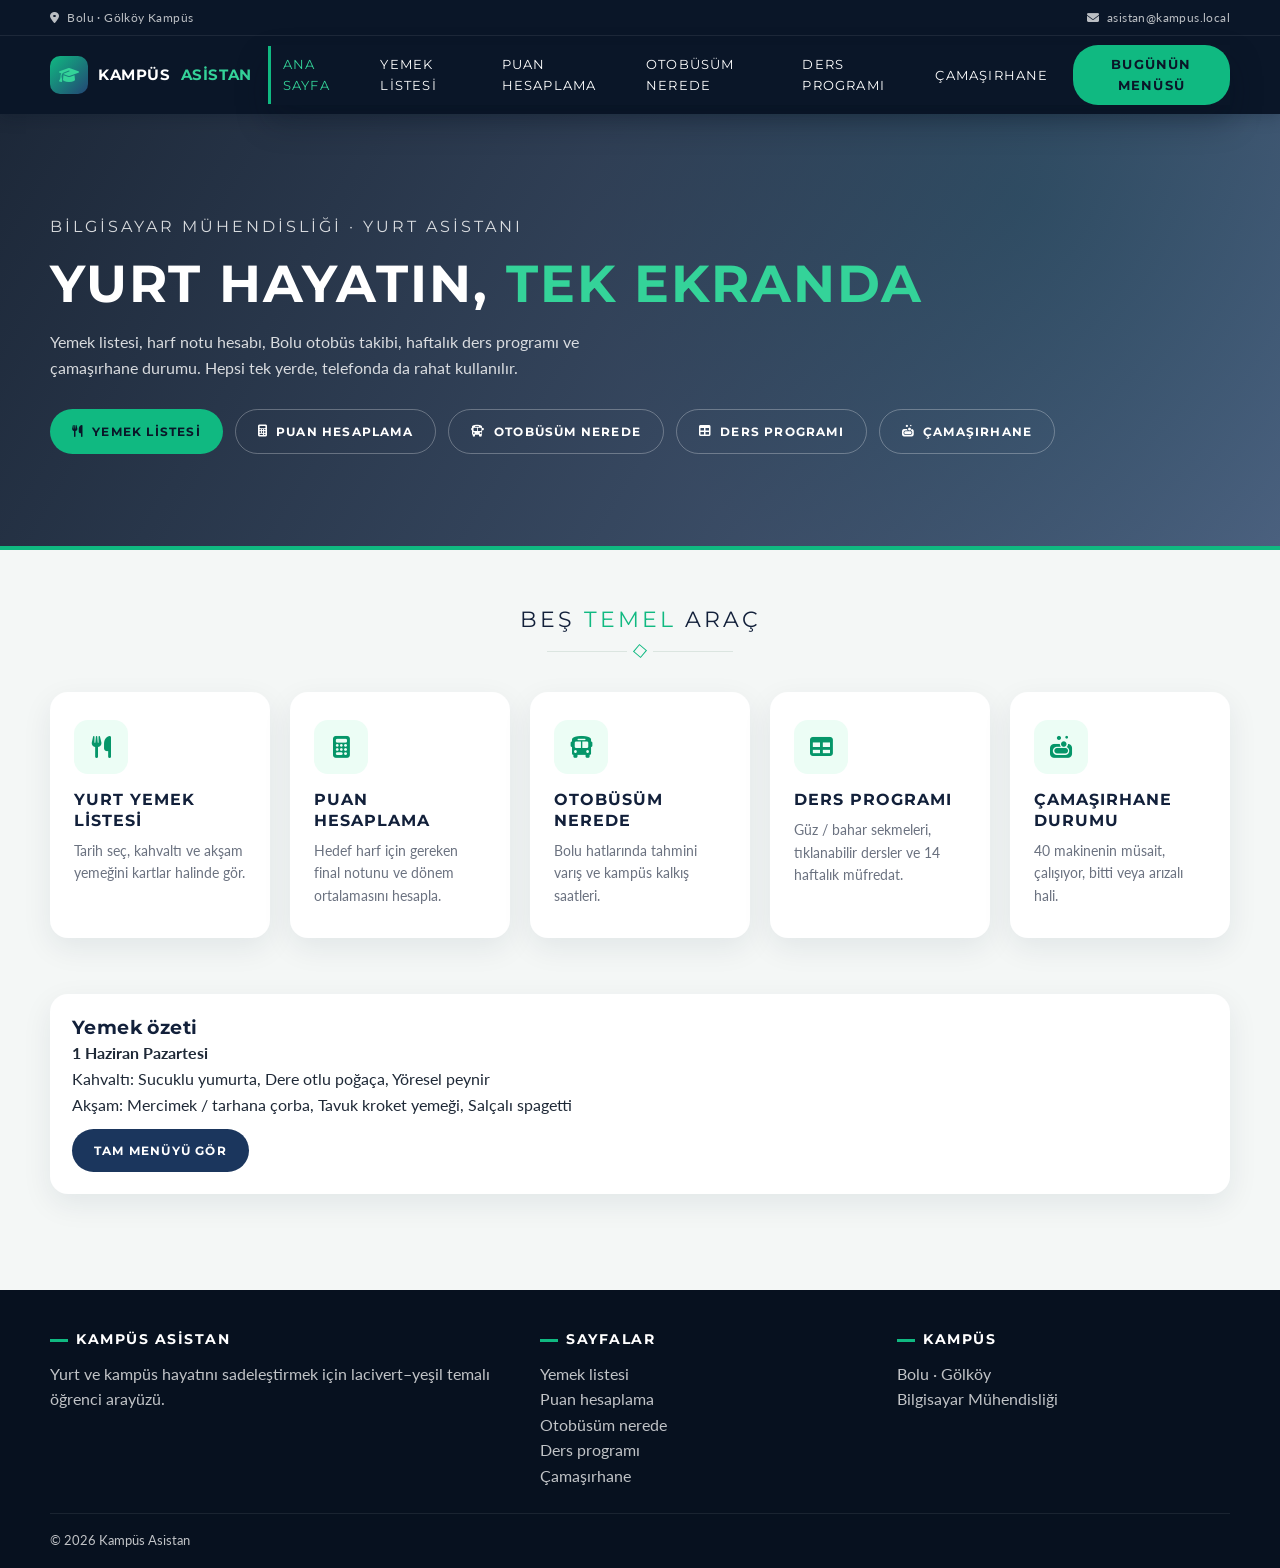
==== commit 9636c414: "Mobilde ders programı taşmasını kes ve otobüs konumunu dokunmayla iste. Co-authored-by: Cursor <curs" ====
--- a/index.html
+++ b/index.html
@@ -9,7 +9,7 @@
   <link rel="preconnect" href="https://fonts.googleapis.com">
   <link href="https://fonts.googleapis.com/css2?family=Lato:wght@300;400;700;900&family=Montserrat:wght@400;700&display=swap" rel="stylesheet">
   <link rel="stylesheet" href="https://cdnjs.cloudflare.com/ajax/libs/font-awesome/6.5.2/css/all.min.css">
-  <link rel="stylesheet" href="css/style.css">
+  <link rel="stylesheet" href="css/style.css?v=9">
 </head>
 <body>
   <header class="site-header">
@@ -41,7 +41,7 @@
     <div class="container">
       <p class="kicker">Bilgisayar mühendisliği · yurt asistanı</p>
       <h1>Yurt hayatın, <span>tek ekranda</span></h1>
-      <p>Yemek listesi, harf notu hesabı, Bolu otobüs takibi, haftalık ders programı ve çamaşırhane durumu. Sade, mobil uyumlu ve veri kaynağı JSON olduğu için sonra kolayca güncellenir.</p>
+      <p>Yemek listesi, harf notu hesabı, Bolu otobüs takibi, haftalık ders programı ve çamaşırhane durumu. Hepsi tek yerde, telefonda da rahat kullanılır.</p>
       <div class="hero-actions">
         <a class="btn btn-primary" href="yemek.html"><i class="fa-solid fa-utensils"></i> Yemek listesi</a>
         <a class="btn btn-ghost" href="puan.html"><i class="fa-solid fa-calculator"></i> Puan hesaplama</a>
@@ -72,7 +72,7 @@
         <a class="feature-card" href="otobus.html">
           <div class="feature-icon"><i class="fa-solid fa-bus"></i></div>
           <h3>Otobüsüm nerede</h3>
-          <p>Bolu hatları için mock konum ve tahmini varış. İleride tabloya dönüşebilir.</p>
+          <p>Bolu hatlarında tahmini varış ve kampüs kalkış saatleri.</p>
         </a>
         <a class="feature-card" href="ders-programi.html">
           <div class="feature-icon"><i class="fa-solid fa-table"></i></div>
@@ -82,7 +82,7 @@
         <a class="feature-card" href="camasirhane.html">
           <div class="feature-icon"><i class="fa-solid fa-soap"></i></div>
           <h3>Çamaşırhane durumu</h3>
-          <p>40 makinenin müsait / çalışıyor / bitti / arızalı hali. IoT’ye hazır mock JSON.</p>
+          <p>40 makinenin müsait, çalışıyor, bitti veya arızalı hali.</p>
         </a>
       </div>
     </div>
@@ -93,11 +93,6 @@
       <div class="soft-card" data-home-menu>
         <h3>Bugünün yemeği</h3>
         <p>Yükleniyor…</p>
-      </div>
-      <div class="soft-card">
-        <h3>Hızlı not</h3>
-        <p>Veriler <code>data/</code> klasöründeki JSON dosyalarından okunuyor. Menü görselleri, gerçek otobüs API’si ve kesin müfredat sonradan eklenecek.</p>
-        <p class="hint">Canlı otobüs API’si bulunamazsa <code>data/bus.json</code> içinde <code>meta.mode</code> değerini <code>schedule</code> yapman yeterli.</p>
       </div>
     </div>
   </section>
@@ -125,7 +120,6 @@
       </div>
       <div class="footer-bottom">
         <p>© 2026 Kampüs Asistan</p>
-        <p>Örnek / mock veri ile çalışır</p>
       </div>
     </div>
   </footer>
--- a/css/style.css
+++ b/css/style.css
@@ -41,6 +41,8 @@
   padding: 0;
 }
 
+html { overflow-x: hidden; }
+
 body {
   font-family: "Lato", "Montserrat", sans-serif;
   background: var(--bg);
@@ -48,6 +50,7 @@
   line-height: 1.6;
   min-height: 100vh;
   overflow-x: hidden;
+  max-width: 100%;
 }
 
 img { max-width: 100%; display: block; }
@@ -65,7 +68,9 @@
 
 .container {
   width: min(var(--max), calc(100% - 32px));
+  max-width: 100%;
   margin: 0 auto;
+  min-width: 0;
 }
 
 /* Header — template: dark navy bar, uppercase nav, pill CTA */
@@ -586,14 +591,17 @@
 /* Grade calculator */
 .tabs {
   display: flex;
+  flex-wrap: wrap;
+  justify-content: center;
   gap: 8px;
   background: var(--surface);
   padding: 8px;
-  border-radius: 999px;
+  border-radius: 20px;
   box-shadow: var(--shadow-1);
-  width: fit-content;
+  width: 100%;
   max-width: 100%;
-  overflow-x: auto;
+  box-sizing: border-box;
+  overflow: visible;
   margin: 0 auto 24px;
 }
 
@@ -1080,8 +1088,15 @@
   border-radius: var(--radius);
   padding: 16px 18px;
   display: flex;
+  flex-wrap: wrap;
   gap: 12px;
-  align-items: flex-start;
+  align-items: center;
+}
+
+.fallback-banner > div { flex: 1; min-width: 180px; }
+
+.fallback-banner .btn {
+  flex-shrink: 0;
 }
 
 .fallback-banner.ok {
@@ -1092,9 +1107,9 @@
 
 .chip-row {
   display: flex;
+  flex-wrap: wrap;
   gap: 8px;
-  overflow-x: auto;
-  padding-bottom: 4px;
+  max-width: 100%;
 }
 
 .chip {
@@ -1167,6 +1182,13 @@
   display: grid;
   gap: 16px;
   margin-bottom: 20px;
+  min-width: 0;
+  max-width: 100%;
+}
+
+.schedule-controls > div {
+  min-width: 0;
+  max-width: 100%;
 }
 
 .control-label {
@@ -1303,6 +1325,12 @@
 .day-sheet .schedule-table th:first-child,
 .day-sheet .schedule-table td:first-child {
   position: static;
+  width: 4.8em;
+  min-width: 4.8em;
+  max-width: 4.8em;
+  padding: 8px 6px;
+  font-size: 11px;
+  white-space: nowrap;
 }
 
 .course-cell {
@@ -1592,7 +1620,7 @@
   .feature-grid { grid-template-columns: 1fr 1fr; }
   .menu-grid { grid-template-columns: 1fr 1fr; }
   .form-grid.two { grid-template-columns: 1fr 1fr; }
-  .today-preview { grid-template-columns: 1.1fr 0.9fr; }
+  .today-preview { grid-template-columns: 1fr; }
   .footer-grid { grid-template-columns: 1.4fr 1fr 1fr; }
   .modal {
     border-radius: var(--radius);
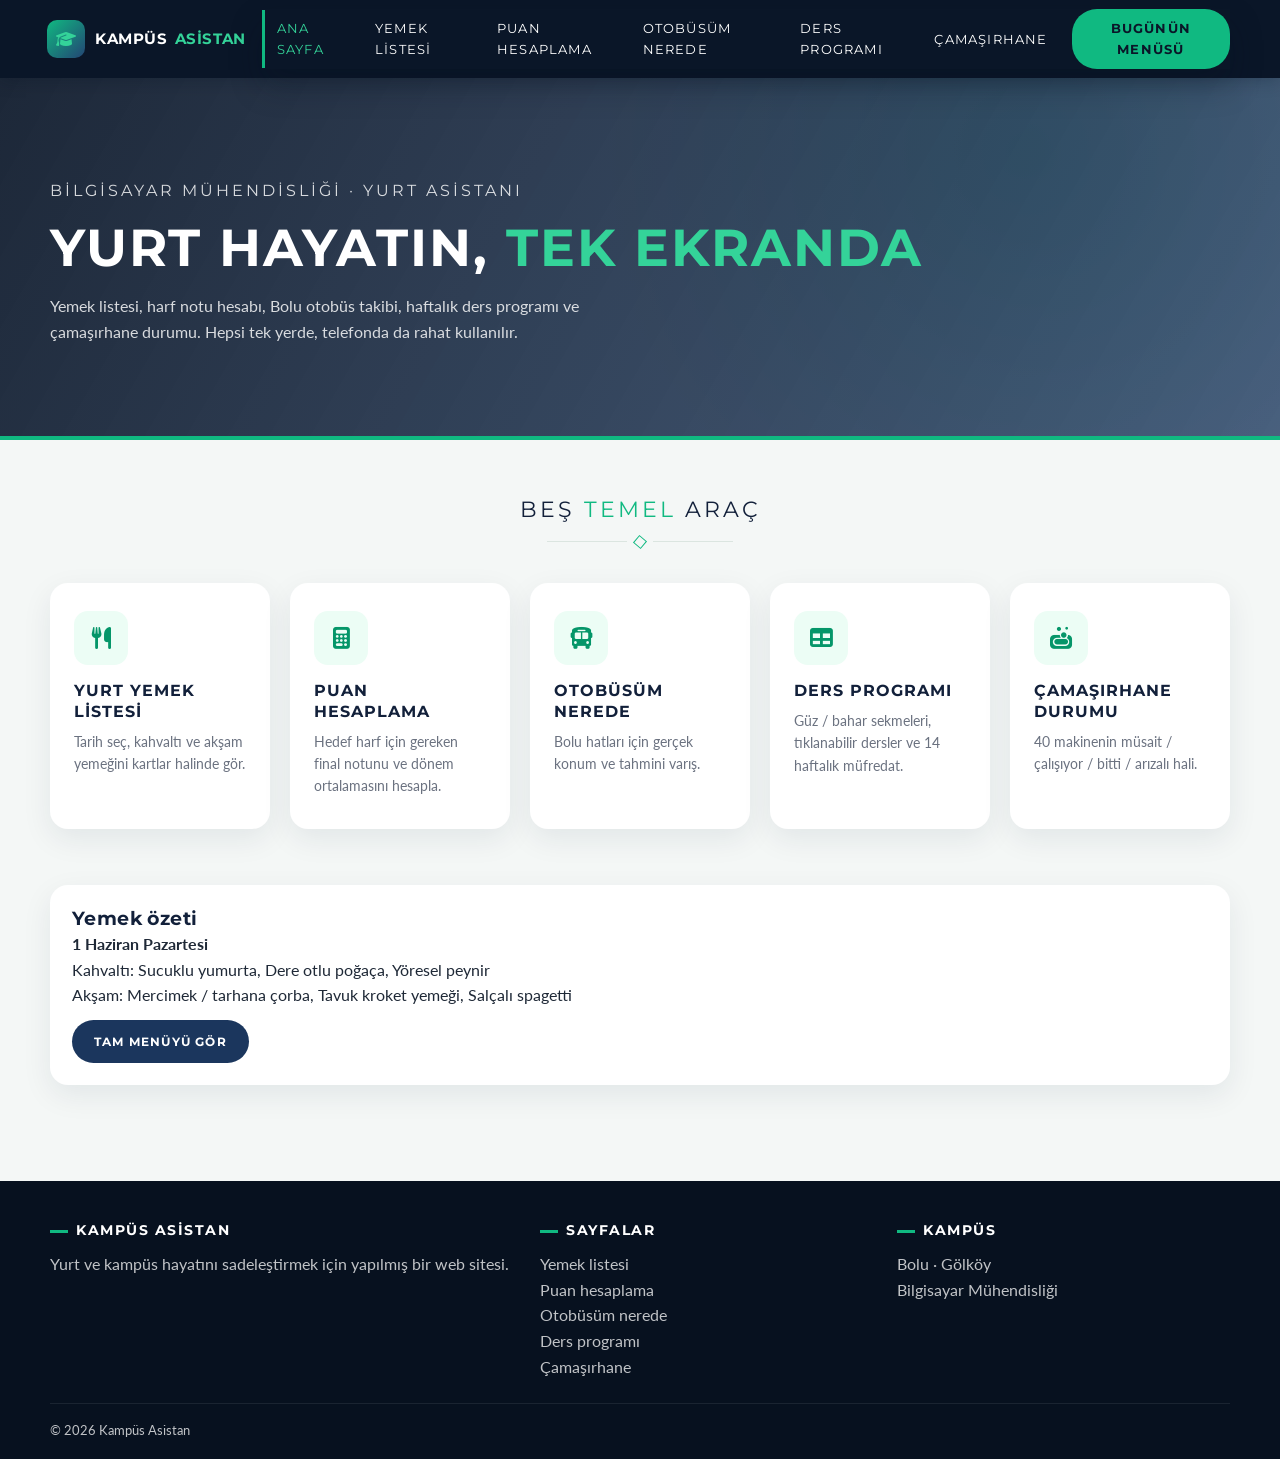
==== commit 2c72af7e: "Ana sayfayı sadeleştir: üst şeridi, hero butonlarını ve hızlı notu kaldır. Co-authored-by: Cursor <c" ====
--- a/index.html
+++ b/index.html
@@ -9,16 +9,10 @@
   <link rel="preconnect" href="https://fonts.googleapis.com">
   <link href="https://fonts.googleapis.com/css2?family=Lato:wght@300;400;700;900&family=Montserrat:wght@400;700&display=swap" rel="stylesheet">
   <link rel="stylesheet" href="https://cdnjs.cloudflare.com/ajax/libs/font-awesome/6.5.2/css/all.min.css">
-  <link rel="stylesheet" href="css/style.css?v=9">
+  <link rel="stylesheet" href="css/style.css">
 </head>
 <body>
   <header class="site-header">
-    <div class="header-toolbar">
-      <div class="container header-toolbar-inner">
-        <span><i class="fa-solid fa-location-dot"></i> Bolu · Gölköy Kampüs</span>
-        <span><i class="fa-solid fa-envelope"></i> asistan@kampus.local</span>
-      </div>
-    </div>
     <div class="container header-bar">
       <a class="logo" href="index.html">
         <span class="logo-mark"><i class="fa-solid fa-graduation-cap"></i></span>
@@ -42,13 +36,6 @@
       <p class="kicker">Bilgisayar mühendisliği · yurt asistanı</p>
       <h1>Yurt hayatın, <span>tek ekranda</span></h1>
       <p>Yemek listesi, harf notu hesabı, Bolu otobüs takibi, haftalık ders programı ve çamaşırhane durumu. Hepsi tek yerde, telefonda da rahat kullanılır.</p>
-      <div class="hero-actions">
-        <a class="btn btn-primary" href="yemek.html"><i class="fa-solid fa-utensils"></i> Yemek listesi</a>
-        <a class="btn btn-ghost" href="puan.html"><i class="fa-solid fa-calculator"></i> Puan hesaplama</a>
-        <a class="btn btn-ghost" href="otobus.html"><i class="fa-solid fa-bus"></i> Otobüsüm nerede</a>
-        <a class="btn btn-ghost" href="ders-programi.html"><i class="fa-solid fa-table"></i> Ders programı</a>
-        <a class="btn btn-ghost" href="camasirhane.html"><i class="fa-solid fa-soap"></i> Çamaşırhane</a>
-      </div>
     </div>
   </section>
 
@@ -72,7 +59,7 @@
         <a class="feature-card" href="otobus.html">
           <div class="feature-icon"><i class="fa-solid fa-bus"></i></div>
           <h3>Otobüsüm nerede</h3>
-          <p>Bolu hatlarında tahmini varış ve kampüs kalkış saatleri.</p>
+          <p>Bolu hatları için gerçek konum ve tahmini varış.</p>
         </a>
         <a class="feature-card" href="ders-programi.html">
           <div class="feature-icon"><i class="fa-solid fa-table"></i></div>
@@ -82,7 +69,7 @@
         <a class="feature-card" href="camasirhane.html">
           <div class="feature-icon"><i class="fa-solid fa-soap"></i></div>
           <h3>Çamaşırhane durumu</h3>
-          <p>40 makinenin müsait, çalışıyor, bitti veya arızalı hali.</p>
+          <p>40 makinenin müsait / çalışıyor / bitti / arızalı hali.</p>
         </a>
       </div>
     </div>
@@ -102,7 +89,7 @@
       <div class="footer-grid">
         <div>
           <h4>Kampüs Asistan</h4>
-          <p>Yurt ve kampüs hayatını sadeleştirmek için lacivert–yeşil temalı öğrenci arayüzü.</p>
+          <p>Yurt ve kampüs hayatını sadeleştirmek için yapılmış bir web sitesi.</p>
         </div>
         <div>
           <h4>Sayfalar</h4>
--- a/css/style.css
+++ b/css/style.css
@@ -82,24 +82,6 @@
   box-shadow: 0 2px 16px rgba(7, 17, 31, 0.25);
 }
 
-.header-toolbar {
-  display: none;
-  border-bottom: 1px solid rgba(255, 255, 255, 0.08);
-  padding: 8px 0;
-  color: rgba(255, 255, 255, 0.72);
-  font-size: 12px;
-  letter-spacing: 0.4px;
-}
-
-.header-toolbar-inner {
-  display: flex;
-  justify-content: space-between;
-  align-items: center;
-  gap: 16px;
-}
-
-.header-toolbar span { display: inline-flex; align-items: center; gap: 8px; }
-
 .header-bar {
   display: flex;
   align-items: center;
@@ -131,7 +113,7 @@
   font-size: 16px;
 }
 
-.logo span { color: var(--mint-400); }
+.logo span { color: var(--mint-400); margin-left: -3px; }
 
 .nav-toggle {
   width: 44px;
@@ -1595,8 +1577,6 @@
 }
 
 @media (min-width: 768px) {
-  .header-toolbar { display: block; }
-
   .nav-toggle { display: none; }
 
   .site-nav {
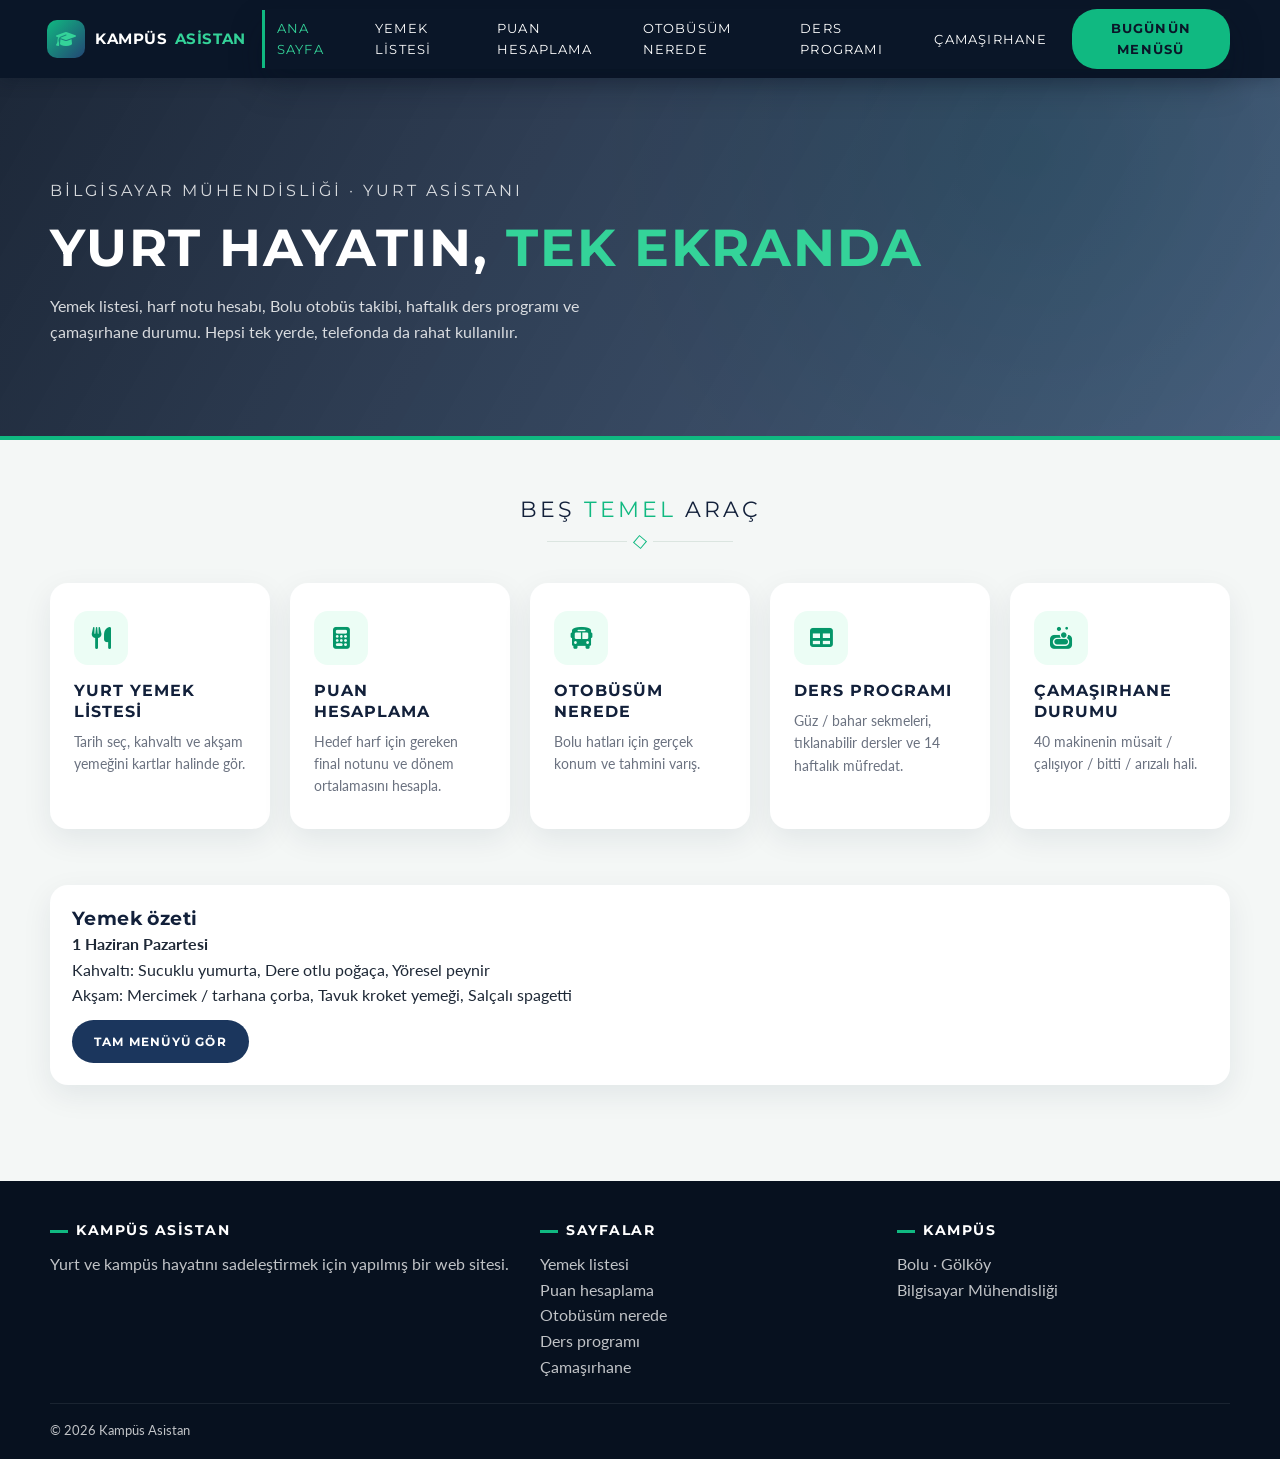
==== commit 7e00532f: "Mobilde sabit header, kilitli hamburger menü ve ortalanmış ders penceresi. Co-authored-by: Cursor <c" ====
--- a/index.html
+++ b/index.html
@@ -9,7 +9,7 @@
   <link rel="preconnect" href="https://fonts.googleapis.com">
   <link href="https://fonts.googleapis.com/css2?family=Lato:wght@300;400;700;900&family=Montserrat:wght@400;700&display=swap" rel="stylesheet">
   <link rel="stylesheet" href="https://cdnjs.cloudflare.com/ajax/libs/font-awesome/6.5.2/css/all.min.css">
-  <link rel="stylesheet" href="css/style.css">
+  <link rel="stylesheet" href="css/style.css?v=11">
 </head>
 <body>
   <header class="site-header">
@@ -111,7 +111,7 @@
     </div>
   </footer>
 
-  <script src="js/core.js"></script>
+  <script src="js/core.js?v=11"></script>
   <script src="js/home.js"></script>
 </body>
 </html>
--- a/css/style.css
+++ b/css/style.css
@@ -51,6 +51,15 @@
   min-height: 100vh;
   overflow-x: hidden;
   max-width: 100%;
+  padding-top: var(--header-h);
+}
+
+body.scroll-locked {
+  position: fixed;
+  left: 0;
+  right: 0;
+  width: 100%;
+  overflow: hidden;
 }
 
 img { max-width: 100%; display: block; }
@@ -75,8 +84,10 @@
 
 /* Header — template: dark navy bar, uppercase nav, pill CTA */
 .site-header {
-  position: sticky;
+  position: fixed;
   top: 0;
+  left: 0;
+  right: 0;
   z-index: 50;
   background: var(--navy-900);
   box-shadow: 0 2px 16px rgba(7, 17, 31, 0.25);
@@ -148,15 +159,19 @@
 
 .site-nav {
   position: fixed;
-  inset: var(--header-h) 0 auto 0;
+  top: var(--header-h);
+  left: 0;
+  right: 0;
   background: var(--navy-800);
   padding: 12px 16px 20px;
   display: none;
   flex-direction: column;
   gap: 4px;
-  z-index: 40;
-  max-height: calc(100vh - var(--header-h));
+  z-index: 60;
+  max-height: calc(100dvh - var(--header-h));
   overflow: auto;
+  overscroll-behavior: contain;
+  -webkit-overflow-scrolling: touch;
   box-shadow: 0 16px 32px rgba(7, 17, 31, 0.28);
 }
 
@@ -1339,8 +1354,10 @@
   background: rgba(7, 17, 31, 0.55);
   z-index: 80;
   display: none;
-  align-items: flex-end;
+  align-items: center;
   justify-content: center;
+  padding: 16px;
+  overscroll-behavior: none;
 }
 
 .modal-backdrop.open { display: flex; }
@@ -1348,10 +1365,13 @@
 .modal {
   background: #fff;
   width: min(640px, 100%);
-  max-height: 86vh;
-  overflow: auto;
-  border-radius: 20px 20px 0 0;
-  padding: 22px 20px 28px;
+  max-height: min(86dvh, calc(100% - 8px));
+  display: flex;
+  flex-direction: column;
+  overflow: hidden;
+  border-radius: var(--radius);
+  padding: 22px 20px 8px;
+  overscroll-behavior: contain;
 }
 
 .modal-head {
@@ -1359,7 +1379,22 @@
   justify-content: space-between;
   align-items: flex-start;
   gap: 12px;
-  margin-bottom: 16px;
+  margin-bottom: 12px;
+  flex-shrink: 0;
+}
+
+.modal > .hint {
+  flex-shrink: 0;
+  margin-bottom: 12px;
+}
+
+.week-list {
+  overflow-y: auto;
+  overscroll-behavior: contain;
+  -webkit-overflow-scrolling: touch;
+  flex: 1;
+  min-height: 0;
+  padding-bottom: 16px;
 }
 
 .week-list li {
@@ -1602,11 +1637,6 @@
   .form-grid.two { grid-template-columns: 1fr 1fr; }
   .today-preview { grid-template-columns: 1fr; }
   .footer-grid { grid-template-columns: 1.4fr 1fr 1fr; }
-  .modal {
-    border-radius: var(--radius);
-    margin-bottom: 6vh;
-  }
-  .modal-backdrop { align-items: center; }
 }
 
 @media (min-width: 900px) {
